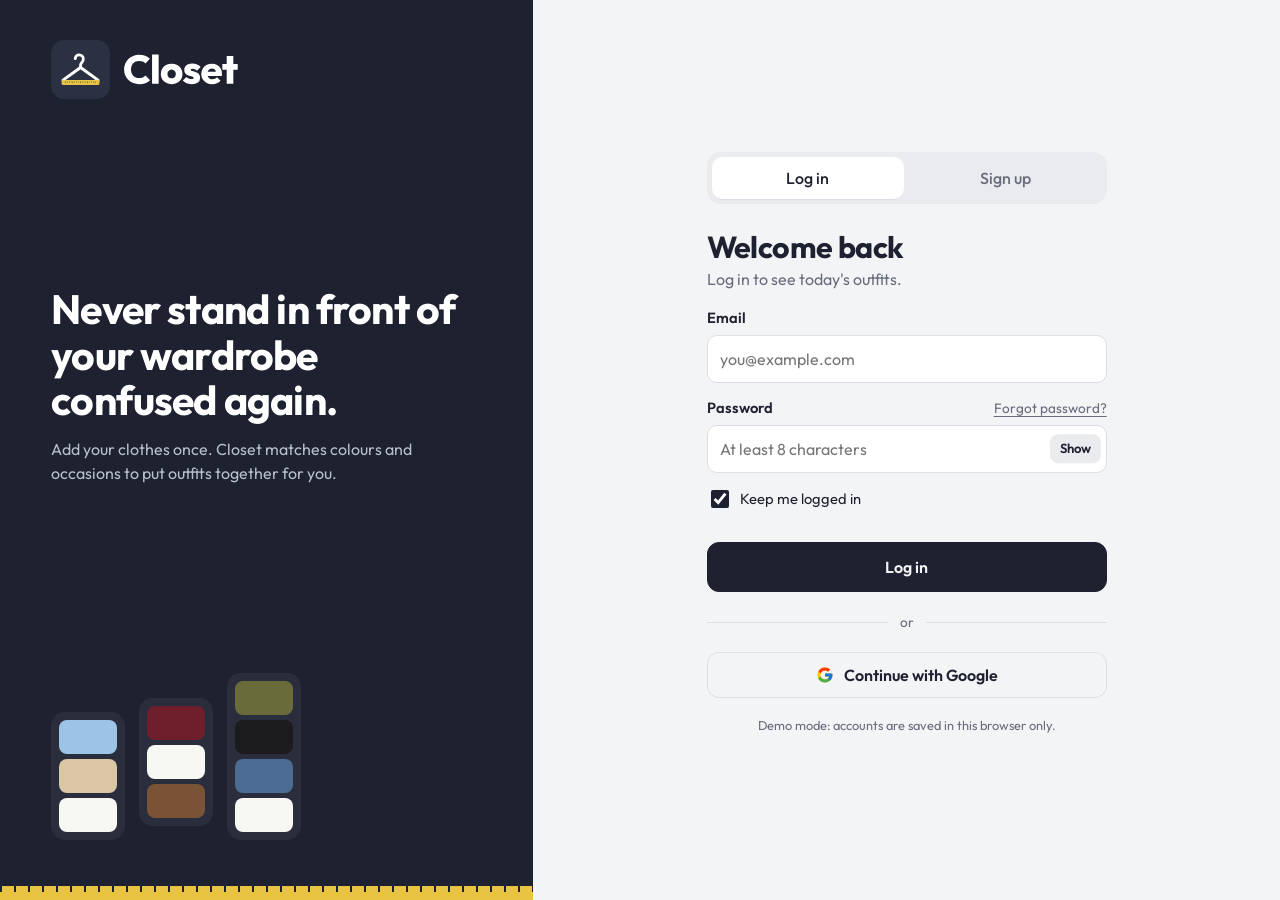
==== index.html @ 252a1921 "Initial commit" ====
<!DOCTYPE html>
<html lang="en">
<head>
<meta charset="utf-8">
<meta name="viewport" content="width=device-width, initial-scale=1, viewport-fit=cover">
<title>Closet — outfit planner</title>
<link rel="preconnect" href="https://fonts.googleapis.com">
<link rel="preconnect" href="https://fonts.gstatic.com" crossorigin>
<link href="https://fonts.googleapis.com/css2?family=Outfit:wght@300;400;500;600;700;800&display=swap" rel="stylesheet">
<link rel="stylesheet" href="styles.css">
<link rel="icon" href="assets/icon.svg" type="image/svg+xml">
<link rel="apple-touch-icon" href="assets/apple-touch-icon.png">
<script src="auth.js"></script>
<script>Auth.requireLogin();</script>
</head>
<body>
<div class="wrap">
  <header class="top">
    <h1 class="brand"><img class="brand-icon" src="assets/icon.svg" alt="">Closet<small>Add your clothes once. Get outfit ideas every day.</small></h1>
    <div class="userbar"><span id="hello"></span><button type="button" class="linkout" id="logout">Log out</button></div>
    <nav class="tabs" role="tablist">
      <button role="tab" data-tab="style" aria-selected="true">Style me</button>
      <button role="tab" data-tab="wardrobe" aria-selected="false">My clothes<span class="count" id="cnt"></span></button>
      <button role="tab" data-tab="saved" aria-selected="false">Saved</button>
    </nav>
  </header>
  <div class="tape" aria-hidden="true"></div>

  <!-- STYLE -->
  <section id="tab-style">
    <div class="controls">
      <div class="field"><span class="lbl">Where are you going?</span><div class="chips" id="occ"></div></div>
      <div class="field"><span class="lbl">Weather</span><div class="chips" id="wx"></div></div>
    </div>
    <div class="row" style="justify-content:space-between;margin-bottom:12px">
      <div><h2>Outfits for you</h2><p class="sub" id="looksSub" style="margin:0">Picked by colour matching from your own clothes.</p></div>
      <button class="btn ghost" id="shuffle">Show different ones</button>
    </div>
    <div id="looks" class="looks"></div>
    <div class="ai" id="aiBox" hidden>
      <h2>Ask the AI stylist</h2>
      <p class="sub">Get three looks with a reason for each, based on your clothes and today's plan.</p>
      <div class="row"><button class="btn yellow" id="askAi">Ask the stylist</button><button class="btn ghost" id="stopAi" hidden>Stop</button></div>
      <div class="status" id="aiStatus"></div>
      <div id="aiLooks" class="looks"></div>
    </div>
  </section>

  <!-- WARDROBE -->
  <section id="tab-wardrobe" hidden>
    <div class="row" style="justify-content:space-between">
      <div><h2>My clothes</h2><p class="sub" style="margin:0">Add each piece with its colour so outfits can be matched.</p></div>
      <button class="btn" id="addBtn">Add a piece</button>
    </div>
    <div class="chips" id="typeFilter" style="margin-top:14px"></div>
    <div id="grid" class="grid"></div>
  </section>

  <!-- SAVED -->
  <section id="tab-saved" hidden>
    <h2>Saved outfits</h2>
    <p class="sub">Looks you liked, ready for the next time you can't decide.</p>
    <div id="savedLooks" class="looks"></div>
  </section>

  <p class="foot" id="storeNote"></p>
</div>

<dialog id="dlg">
  <form class="dlg" method="dialog" id="itemForm">
    <h2 style="margin-bottom:14px">Add a piece</h2>
    <div class="field"><label for="fName">Name</label><input type="text" id="fName" maxlength="40" placeholder="e.g. White linen shirt"></div>
    <div class="field"><span class="lbl">Type</span><div class="chips" id="fType"></div></div>
    <div class="field"><span class="lbl">Colour</span><div class="swatches" id="fColor"></div><div class="hint" id="fColorName">Pick the main colour</div></div>
    <div class="field"><span class="lbl">Good for (pick any)</span><div class="chips" id="fStyle"></div></div>
    <div class="field"><span class="lbl">Weather</span><div class="chips" id="fSeason"></div></div>
    <div class="field"><span class="lbl">Photo (optional)</span>
      <div class="photo-drop"><div class="photo-prev" id="fPrev">No photo</div>
        <div><input type="file" id="fPhoto" accept="image/*"><div class="hint">Stored small to save space.</div></div></div>
    </div>
    <div class="err" id="fErr"></div>
    <div class="row" style="justify-content:flex-end">
      <button type="button" class="btn ghost" id="fCancel">Cancel</button>
      <button type="button" class="btn" id="fSave">Save piece</button>
    </div>
  </form>
</dialog>

<script src="app.js"></script>
</body>
</html>
---- styles.css ----
:root{
  --bg:#F3F4F6; --card:#FFFFFF; --ink:#1D2130; --muted:#676D7C; --line:#DCDFE5;
  --accent:#E9C443; --accent-ink:#1D2130; --danger:#B3261E; --soft:#E9EBEF;
  box-sizing:border-box;
  padding-top:env(safe-area-inset-top,0px); padding-bottom:env(safe-area-inset-bottom,0px);
}
@media (prefers-color-scheme: dark){
  :root:not([data-theme="light"]){
    --bg:#14161C; --card:#1D2029; --ink:#ECEEF2; --muted:#9BA1AE; --line:#2D313D; --soft:#262A35; --danger:#F2867D;
  }
}
:root[data-theme="dark"]{ --bg:#14161C; --card:#1D2029; --ink:#ECEEF2; --muted:#9BA1AE; --line:#2D313D; --soft:#262A35; --danger:#F2867D; }
html{scroll-padding-top:env(safe-area-inset-top,0px)}
*,*::before,*::after{box-sizing:inherit}
body{margin:0;background:var(--bg);color:var(--ink);font-family:"Outfit",system-ui,-apple-system,"Segoe UI",Roboto,sans-serif;font-size:16px;line-height:1.5}
button,input,select{font:inherit;color:inherit}
button{cursor:pointer}
:focus-visible{outline:3px solid var(--accent);outline-offset:2px}
.wrap{max-width:960px;margin:0 auto;padding:20px 18px 64px}
header.top{display:flex;align-items:flex-end;justify-content:space-between;gap:12px;flex-wrap:wrap;margin-bottom:18px}
.brand{font-weight:800;font-size:clamp(2.2rem,7vw,3.4rem);letter-spacing:-.03em;line-height:.95;margin:0}
.brand-icon{width:.9em;height:.9em;border-radius:22%;vertical-align:-.08em;margin-right:.18em}
.userbar{display:flex;align-items:center;gap:10px;font-size:.9rem;color:var(--muted);width:100%;justify-content:flex-end;order:-1}
.linkout{border:1.5px solid var(--line);background:transparent;border-radius:10px;padding:5px 12px;font-weight:600;font-size:.85rem}
.brand small{display:block;font-weight:400;font-size:1rem;letter-spacing:0;color:var(--muted);margin-top:8px}
.tape{height:10px;border-radius:2px;margin:6px 0 22px;background:
  repeating-linear-gradient(90deg,var(--accent-ink) 0 1px,transparent 1px 12px),var(--accent);opacity:.9;background-size:12px 5px,auto;background-repeat:repeat-x;background-position:0 0,0 0}
nav.tabs{display:flex;gap:6px;background:var(--soft);padding:5px;border-radius:14px}
nav.tabs button{border:0;background:transparent;padding:9px 16px;border-radius:10px;font-weight:500;color:var(--muted)}
nav.tabs button[aria-selected="true"]{background:var(--card);color:var(--ink);box-shadow:0 1px 0 var(--line)}
.count{font-size:.8rem;margin-left:4px;opacity:.7}
section[hidden]{display:none}
h2{font-size:1.35rem;margin:0 0 4px;font-weight:700;letter-spacing:-.01em}
p.sub{margin:0 0 16px;color:var(--muted)}
.row{display:flex;gap:10px;flex-wrap:wrap;align-items:center}
.btn{border:1.5px solid var(--ink);background:var(--ink);color:var(--bg);padding:10px 18px;border-radius:12px;font-weight:600}
.btn.ghost{background:transparent;color:var(--ink);border-color:var(--line)}
.btn.yellow{background:var(--accent);border-color:var(--accent);color:var(--accent-ink)}
.btn:disabled{opacity:.5;cursor:not-allowed}
.chips{display:flex;gap:6px;flex-wrap:wrap}
.chip{border:1.5px solid var(--line);background:var(--card);padding:6px 12px;border-radius:999px;font-size:.92rem}
.chip[aria-pressed="true"]{border-color:var(--ink);background:var(--ink);color:var(--bg)}
.grid{display:grid;grid-template-columns:repeat(auto-fill,minmax(150px,1fr));gap:12px;margin-top:14px}
.item{background:var(--card);border:1px solid var(--line);border-radius:14px;overflow:hidden;position:relative}
.item .pic{aspect-ratio:1/1;display:flex;align-items:center;justify-content:center;font-weight:700;font-size:.85rem}
.item .pic img{width:100%;height:100%;object-fit:cover;display:block}
.item .meta{padding:8px 10px 10px}
.item .nm{font-weight:600;font-size:.95rem;white-space:nowrap;overflow:hidden;text-overflow:ellipsis}
.item .tg{font-size:.8rem;color:var(--muted)}
.item .del{position:absolute;top:6px;right:6px;border:0;background:rgba(0,0,0,.55);color:#fff;width:28px;height:28px;border-radius:50%;font-size:15px;line-height:1}
.empty{border:2px dashed var(--line);border-radius:16px;padding:28px;text-align:center;color:var(--muted);margin-top:14px}
.empty strong{display:block;color:var(--ink);font-size:1.1rem;margin-bottom:4px}
/* dialog */
dialog{border:0;border-radius:18px;padding:0;background:var(--card);color:var(--ink);width:min(520px,94vw);max-height:90vh}
dialog::backdrop{background:rgba(10,12,18,.55)}
.dlg{padding:20px;overflow:auto;max-height:90vh}
.field{margin-bottom:14px}
.field>label,.field>.lbl{display:block;font-weight:600;font-size:.92rem;margin-bottom:6px}
.field input[type=text]{width:100%;padding:10px 12px;border:1.5px solid var(--line);border-radius:10px;background:var(--bg)}
.swatches{display:flex;flex-wrap:wrap;gap:8px}
.sw{width:34px;height:34px;border-radius:50%;border:2px solid var(--line);padding:0}
.sw[aria-pressed="true"]{outline:3px solid var(--ink);outline-offset:2px}
.photo-drop{display:flex;align-items:center;gap:12px}
.photo-prev{width:72px;height:72px;border-radius:12px;background:var(--soft);overflow:hidden;display:flex;align-items:center;justify-content:center;color:var(--muted);font-size:.75rem;text-align:center}
.photo-prev img{width:100%;height:100%;object-fit:cover}
.hint{font-size:.82rem;color:var(--muted)}
.err{color:var(--danger);font-size:.9rem;min-height:1.2em}
/* looks */
.controls{background:var(--card);border:1px solid var(--line);border-radius:16px;padding:16px;margin-bottom:16px}
.controls .field:last-child{margin-bottom:0}
.looks{display:grid;grid-template-columns:repeat(auto-fill,minmax(210px,1fr));gap:14px}
.look{background:var(--card);border:1px solid var(--line);border-radius:18px;padding:12px;display:flex;flex-direction:column;gap:6px}
.piece{display:flex;align-items:center;gap:10px;border-radius:12px;overflow:hidden;background:var(--soft)}
.piece .fab{width:64px;height:64px;flex:none;display:flex;align-items:center;justify-content:center;font-size:.7rem;font-weight:700}
.piece .fab img{width:100%;height:100%;object-fit:cover}
.piece .t{font-size:.9rem;line-height:1.25;min-width:0}
.piece .t b{display:block;font-weight:600;white-space:nowrap;overflow:hidden;text-overflow:ellipsis}
.piece .t span{color:var(--muted);font-size:.78rem}
.look footer{display:flex;align-items:center;justify-content:space-between;gap:8px;margin-top:6px}
.score{font-size:.8rem;color:var(--muted)}
.why{font-size:.85rem;color:var(--muted);margin:2px 2px 0}
.save{border:1.5px solid var(--line);background:transparent;border-radius:10px;padding:6px 10px;font-size:.88rem;font-weight:600}
.save[aria-pressed="true"]{background:var(--accent);border-color:var(--accent);color:var(--accent-ink)}
.ai{margin-top:24px;border-top:1px solid var(--line);padding-top:20px}
.status{font-size:.9rem;color:var(--muted);margin:10px 0}
.foot{margin-top:40px;font-size:.8rem;color:var(--muted)}
@media (max-width:520px){ nav.tabs{width:100%} nav.tabs button{flex:1;padding:9px 6px} .grid{grid-template-columns:repeat(2,1fr)} }
@media (prefers-reduced-motion:no-preference){ .look{animation:pop .25s ease-out both} @keyframes pop{from{opacity:0;transform:translateY(6px)}to{opacity:1;transform:none}} }
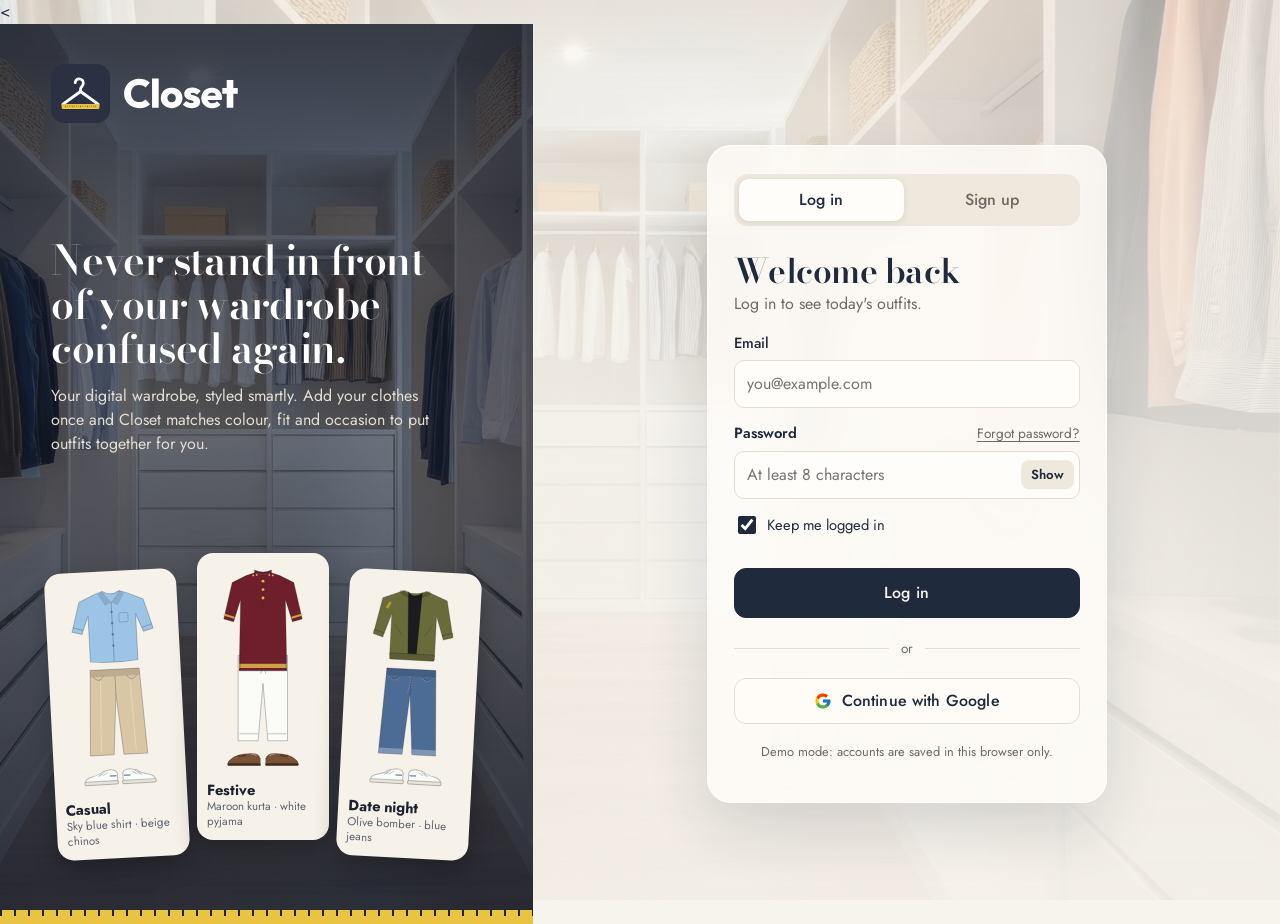
==== commit 22d88f06: "fix header alignment" ====
--- a/index.html
+++ b/index.html
@@ -3,10 +3,10 @@
 <head>
 <meta charset="utf-8">
 <meta name="viewport" content="width=device-width, initial-scale=1, viewport-fit=cover">
-<title>Closet — outfit planner</title>
+<title>Closet — your digital wardrobe</title>
 <link rel="preconnect" href="https://fonts.googleapis.com">
 <link rel="preconnect" href="https://fonts.gstatic.com" crossorigin>
-<link href="https://fonts.googleapis.com/css2?family=Outfit:wght@300;400;500;600;700;800&display=swap" rel="stylesheet">
+<link href="https://fonts.googleapis.com/css2?family=Bodoni+Moda:ital,opsz,wght@0,6..96,400..700;1,6..96,400..700&family=Jost:wght@400;500;600;700&display=swap" rel="stylesheet">
 <link rel="stylesheet" href="styles.css">
 <link rel="icon" href="assets/icon.svg" type="image/svg+xml">
 <link rel="apple-touch-icon" href="assets/apple-touch-icon.png">
@@ -16,44 +16,107 @@
 <body>
 <div class="wrap">
   <header class="top">
-    <h1 class="brand"><img class="brand-icon" src="assets/icon.svg" alt="">Closet<small>Add your clothes once. Get outfit ideas every day.</small></h1>
     <div class="userbar"><span id="hello"></span><button type="button" class="linkout" id="logout">Log out</button></div>
-    <nav class="tabs" role="tablist">
-      <button role="tab" data-tab="style" aria-selected="true">Style me</button>
-      <button role="tab" data-tab="wardrobe" aria-selected="false">My clothes<span class="count" id="cnt"></span></button>
-      <button role="tab" data-tab="saved" aria-selected="false">Saved</button>
+    <h1 class="brand">
+      <!-- Logo drawn inline so the hanger can swing -->
+      <svg class="brand-icon" id="brandIcon" viewBox="0 0 512 512" aria-hidden="true">
+        <rect width="512" height="512" rx="116" fill="#1D2130"/>
+        <g class="hanger"><g transform="translate(0 30)">
+          <path d="M256 208 V186 C256 170 280 162 280 136 C280 114 264 100 244 100 C224 100 210 114 210 132" fill="none" stroke="#fff" stroke-width="24" stroke-linecap="round" stroke-linejoin="round"/>
+          <path d="M256 208 L104 318 M256 208 L408 318" fill="none" stroke="#fff" stroke-width="26" stroke-linecap="round"/>
+          <rect x="92" y="318" width="328" height="42" rx="10" fill="#E9C443"/>
+          <path d="M126 330v16M190 330v16M254 330v16M318 330v16M382 330v16M142 330v9M158 330v9M174 330v9M206 330v9M222 330v9M238 330v9M270 330v9M286 330v9M302 330v9M334 330v9M350 330v9M366 330v9" stroke="#1D2130" stroke-width="4"/>
+        </g></g>
+      </svg>Closet<small>Your digital wardrobe, styled smartly.</small>
+    </h1>
+    <nav class="tabs" role="tablist" aria-label="Sections">
+      <button role="tab" data-tab="style" aria-selected="true">
+        <svg viewBox="0 0 24 24" aria-hidden="true"><path d="M12 5.5c0-1.4 1-2.5 2.3-2.5S16.5 4 16.5 5.2c0 1.6-2.2 2-4.5 3.8L3 15.5h18L12 9"/></svg>
+        <span>Style me</span></button>
+      <button role="tab" data-tab="wardrobe" aria-selected="false">
+        <svg viewBox="0 0 24 24" aria-hidden="true"><rect x="4" y="3" width="16" height="18" rx="2"/><path d="M12 3v18M9.5 11v2M14.5 11v2"/></svg>
+        <span>My clothes<span class="count" id="cnt"></span></span></button>
+      <button role="tab" data-tab="saved" aria-selected="false">
+        <svg viewBox="0 0 24 24" aria-hidden="true"><path d="M6 3h12v18l-6-4-6 4z"/></svg>
+        <span>Saved</span></button>
     </nav>
   </header>
   <div class="tape" aria-hidden="true"></div>
 
-  <!-- STYLE -->
+  <!-- STYLE ME -->
   <section id="tab-style">
     <div class="controls">
       <div class="field"><span class="lbl">Where are you going?</span><div class="chips" id="occ"></div></div>
-      <div class="field"><span class="lbl">Weather</span><div class="chips" id="wx"></div></div>
+      <div class="field">
+        <div class="lbl-row"><span class="lbl">Weather</span>
+          <button type="button" class="linkish" id="wxAuto">Use today's weather</button></div>
+        <div class="chips" id="wx"></div>
+        <div class="hint" id="wxNote" aria-live="polite"></div>
+      </div>
     </div>
-    <div class="row" style="justify-content:space-between;margin-bottom:12px">
-      <div><h2>Outfits for you</h2><p class="sub" id="looksSub" style="margin:0">Picked by colour matching from your own clothes.</p></div>
+
+    <div class="pinbar" id="pinbar" hidden></div>
+
+    <div class="row head-row">
+      <div><h2>Outfits for you</h2><p class="sub" id="looksSub">Picked by Harmony Logic from your own clothes.</p></div>
       <button class="btn ghost" id="shuffle">Show different ones</button>
     </div>
     <div id="looks" class="looks"></div>
-    <div class="ai" id="aiBox" hidden>
-      <h2>Ask the AI stylist</h2>
-      <p class="sub">Get three looks with a reason for each, based on your clothes and today's plan.</p>
-      <div class="row"><button class="btn yellow" id="askAi">Ask the stylist</button><button class="btn ghost" id="stopAi" hidden>Stop</button></div>
-      <div class="status" id="aiStatus"></div>
-      <div id="aiLooks" class="looks"></div>
-    </div>
+    <div id="tip"></div>
   </section>
 
-  <!-- WARDROBE -->
+  <!-- MY CLOTHES -->
   <section id="tab-wardrobe" hidden>
-    <div class="row" style="justify-content:space-between">
-      <div><h2>My clothes</h2><p class="sub" style="margin:0">Add each piece with its colour so outfits can be matched.</p></div>
+    <div class="row head-row">
+      <div><h2>My clothes</h2><p class="sub" id="closetSummary">Add each piece with its colour so outfits can be matched.</p></div>
       <button class="btn" id="addBtn">Add a piece</button>
     </div>
-    <div class="chips" id="typeFilter" style="margin-top:14px"></div>
-    <div id="grid" class="grid"></div>
+    <!-- The wardrobe: your clothes hang on the rail, shoes and accessories sit on the shelf -->
+    <div class="wardrobe" id="wardrobe">
+      <div class="wd-inner">
+        <div class="wd-glow" aria-hidden="true"></div>
+        <div class="wd-bar" aria-hidden="true"></div>
+        <div class="wd-rail" id="rail" role="list" aria-label="Clothes on the rail"></div>
+        <div class="wd-shelf" id="shelf" role="list" aria-label="Shoes and accessories"></div>
+      </div>
+      <div class="door left" aria-hidden="true"><i></i><i></i><b></b></div>
+      <div class="door right" aria-hidden="true"><i></i><i></i><b></b></div>
+    </div>
+
+    <div id="closetEmpty"></div>
+
+    <div id="closetTools">
+      <div class="finder">
+        <input type="search" id="q" placeholder="Search your clothes" aria-label="Search your clothes">
+        <button type="button" class="btn ghost filter-btn" id="filterBtn" aria-expanded="false" aria-controls="filters">
+          <svg viewBox="0 0 24 24" aria-hidden="true"><path d="M4 6h16M7 12h10M10 18h4"/></svg>Filters<span class="badge" id="filterCount" hidden></span>
+        </button>
+        <select id="sortSel" aria-label="Sort">
+          <option value="type">By type</option>
+          <option value="new">Newest first</option>
+          <option value="least">Least worn</option>
+          <option value="most">Most worn</option>
+        </select>
+      </div>
+      <div class="filters" id="filters" hidden>
+        <select id="fColorSel" aria-label="Filter by colour"></select>
+        <select id="fOccSel" aria-label="Filter by occasion"></select>
+        <select id="fSeasonSel" aria-label="Filter by weather"></select>
+        <button type="button" class="linkish" id="clearFilters">Clear filters</button>
+      </div>
+      <div class="chips" id="typeFilter"></div>
+      <div id="grid" class="grid"></div>
+    </div>
+
+    <details class="backup">
+      <summary>Backup and restore</summary>
+      <p>Your clothes are saved in this browser only. Download a backup so you never lose them.</p>
+      <div class="row">
+        <button type="button" class="btn ghost" id="exportBtn">Download backup</button>
+        <label class="btn ghost" for="importFile" tabindex="0">Restore backup</label>
+        <input type="file" id="importFile" accept="application/json,.json" hidden>
+      </div>
+    </details>
   </section>
 
   <!-- SAVED -->
@@ -62,30 +125,35 @@
     <p class="sub">Looks you liked, ready for the next time you can't decide.</p>
     <div id="savedLooks" class="looks"></div>
   </section>
-
-  <p class="foot" id="storeNote"></p>
 </div>
 
+<!-- Add / edit a piece -->
 <dialog id="dlg">
   <form class="dlg" method="dialog" id="itemForm">
-    <h2 style="margin-bottom:14px">Add a piece</h2>
+    <h2 id="dlgTitle">Add a piece</h2>
     <div class="field"><label for="fName">Name</label><input type="text" id="fName" maxlength="40" placeholder="e.g. White linen shirt"></div>
+    <div class="field"><span class="lbl">Photo (optional)</span>
+      <div class="photo-drop"><div class="photo-prev" id="fPrev">No photo</div>
+        <div><input type="file" id="fPhoto" accept="image/*"><div class="hint">We'll guess the colour from the photo.</div></div></div>
+    </div>
     <div class="field"><span class="lbl">Type</span><div class="chips" id="fType"></div></div>
     <div class="field"><span class="lbl">Colour</span><div class="swatches" id="fColor"></div><div class="hint" id="fColorName">Pick the main colour</div></div>
+    <div class="field"><span class="lbl">Fit</span><div class="chips" id="fFit"></div></div>
     <div class="field"><span class="lbl">Good for (pick any)</span><div class="chips" id="fStyle"></div></div>
     <div class="field"><span class="lbl">Weather</span><div class="chips" id="fSeason"></div></div>
-    <div class="field"><span class="lbl">Photo (optional)</span>
-      <div class="photo-drop"><div class="photo-prev" id="fPrev">No photo</div>
-        <div><input type="file" id="fPhoto" accept="image/*"><div class="hint">Stored small to save space.</div></div></div>
-    </div>
-    <div class="err" id="fErr"></div>
-    <div class="row" style="justify-content:flex-end">
+    <div class="err" id="fErr" role="alert"></div>
+    <div class="row dlg-actions">
+      <button type="button" class="btn danger-ghost" id="fDelete" hidden>Remove from closet</button>
+      <span class="spacer"></span>
       <button type="button" class="btn ghost" id="fCancel">Cancel</button>
       <button type="button" class="btn" id="fSave">Save piece</button>
     </div>
   </form>
 </dialog>
 
+<!-- Clothing-tag messages -->
+<div class="toasts" id="toasts" aria-live="polite"></div>
+
 <script src="app.js"></script>
 </body>
 </html>
--- a/styles.css
+++ b/styles.css
@@ -1,88 +1,419 @@
+/* styles.css — Closet (shared by index.html and login.html)
+   Sections: colours · fabric background · layout · buttons & chips · clothing cards ·
+   outfit cards · dialog · clothing-tag messages · animations · phone layout */
+
+/* ---------- Colours (light, then dark) ---------- */
 :root{
-  --bg:#F3F4F6; --card:#FFFFFF; --ink:#1D2130; --muted:#676D7C; --line:#DCDFE5;
-  --accent:#E9C443; --accent-ink:#1D2130; --danger:#B3261E; --soft:#E9EBEF;
+  --bg:#F3F2EE; --card:#FFFFFF; --ink:#1D2130; --muted:#676D7C; --line:#DCDCD6;
+  --accent:#E9C443; --accent-ink:#1D2130; --danger:#B3261E; --soft:#EAE9E4; --seam:#C9C6BC;
+  --tag:#F1ECE2;
+  /* woven linen: fine horizontal and vertical threads */
+  --weave:
+    repeating-linear-gradient(0deg, rgba(29,33,48,.028) 0 1px, transparent 1px 3px),
+    repeating-linear-gradient(90deg, rgba(29,33,48,.022) 0 1px, transparent 1px 4px);
   box-sizing:border-box;
   padding-top:env(safe-area-inset-top,0px); padding-bottom:env(safe-area-inset-bottom,0px);
 }
 @media (prefers-color-scheme: dark){
   :root:not([data-theme="light"]){
-    --bg:#14161C; --card:#1D2029; --ink:#ECEEF2; --muted:#9BA1AE; --line:#2D313D; --soft:#262A35; --danger:#F2867D;
+    --bg:#14161C; --card:#1D2029; --ink:#ECEEF2; --muted:#9BA1AE; --line:#2D313D; --soft:#262A35; --danger:#F2867D; --seam:#3A3F4E;
+    /* denim twill: diagonal threads */
+    --weave:
+      repeating-linear-gradient(45deg, rgba(140,170,220,.04) 0 1px, transparent 1px 4px),
+      repeating-linear-gradient(-45deg, rgba(0,0,0,.14) 0 1px, transparent 1px 6px);
   }
 }
-:root[data-theme="dark"]{ --bg:#14161C; --card:#1D2029; --ink:#ECEEF2; --muted:#9BA1AE; --line:#2D313D; --soft:#262A35; --danger:#F2867D; }
+:root[data-theme="dark"]{
+  --bg:#14161C; --card:#1D2029; --ink:#ECEEF2; --muted:#9BA1AE; --line:#2D313D; --soft:#262A35; --danger:#F2867D; --seam:#3A3F4E;
+  --weave:
+    repeating-linear-gradient(45deg, rgba(140,170,220,.04) 0 1px, transparent 1px 4px),
+    repeating-linear-gradient(-45deg, rgba(0,0,0,.14) 0 1px, transparent 1px 6px);
+}
+
+/* ---------- Base + fabric background ---------- */
 html{scroll-padding-top:env(safe-area-inset-top,0px)}
 *,*::before,*::after{box-sizing:inherit}
-body{margin:0;background:var(--bg);color:var(--ink);font-family:"Outfit",system-ui,-apple-system,"Segoe UI",Roboto,sans-serif;font-size:16px;line-height:1.5}
+body{margin:0;background-color:var(--bg);background-image:var(--weave);color:var(--ink);
+  font-family:"Outfit",system-ui,-apple-system,"Segoe UI",Roboto,sans-serif;font-size:16px;line-height:1.5}
 button,input,select{font:inherit;color:inherit}
 button{cursor:pointer}
 :focus-visible{outline:3px solid var(--accent);outline-offset:2px}
+[hidden]{display:none !important}
+
+/* ---------- Layout ---------- */
 .wrap{max-width:960px;margin:0 auto;padding:20px 18px 64px}
 header.top{display:flex;align-items:flex-end;justify-content:space-between;gap:12px;flex-wrap:wrap;margin-bottom:18px}
-.brand{font-weight:800;font-size:clamp(2.2rem,7vw,3.4rem);letter-spacing:-.03em;line-height:.95;margin:0}
-.brand-icon{width:.9em;height:.9em;border-radius:22%;vertical-align:-.08em;margin-right:.18em}
-.userbar{display:flex;align-items:center;gap:10px;font-size:.9rem;color:var(--muted);width:100%;justify-content:flex-end;order:-1}
-.linkout{border:1.5px solid var(--line);background:transparent;border-radius:10px;padding:5px 12px;font-weight:600;font-size:.85rem}
-.brand small{display:block;font-weight:400;font-size:1rem;letter-spacing:0;color:var(--muted);margin-top:8px}
+.userbar{display:flex;align-items:center;gap:10px;font-size:.9rem;color:var(--muted);width:100%;justify-content:flex-end}
+.linkout{border:1.5px solid var(--line);background:var(--card);border-radius:10px;padding:5px 12px;font-weight:600;font-size:.85rem}
+.brand{font-weight:800;font-size:clamp(2.2rem,7vw,3.4rem);letter-spacing:-.03em;line-height:.95;margin:0;display:flex;flex-wrap:wrap;align-items:center;column-gap:.18em}
+.brand small{flex-basis:100%;font-weight:400;font-size:1rem;letter-spacing:0;color:var(--muted);margin-top:8px}
+.brand-icon{width:.9em;height:.9em;border-radius:22%;flex:none}
+.brand-icon .hanger{transform-box:view-box;transform-origin:47.5% 25%}
 .tape{height:10px;border-radius:2px;margin:6px 0 22px;background:
-  repeating-linear-gradient(90deg,var(--accent-ink) 0 1px,transparent 1px 12px),var(--accent);opacity:.9;background-size:12px 5px,auto;background-repeat:repeat-x;background-position:0 0,0 0}
+  repeating-linear-gradient(90deg,var(--accent-ink) 0 1px,transparent 1px 12px) 0 0/12px 5px repeat-x,var(--accent);opacity:.9}
 nav.tabs{display:flex;gap:6px;background:var(--soft);padding:5px;border-radius:14px}
-nav.tabs button{border:0;background:transparent;padding:9px 16px;border-radius:10px;font-weight:500;color:var(--muted)}
-nav.tabs button[aria-selected="true"]{background:var(--card);color:var(--ink);box-shadow:0 1px 0 var(--line)}
+nav.tabs button{display:flex;align-items:center;gap:7px;border:0;background:transparent;padding:9px 16px;border-radius:10px;font-weight:500;color:var(--muted)}
+nav.tabs button svg{width:18px;height:18px;fill:none;stroke:currentColor;stroke-width:1.8;stroke-linecap:round;stroke-linejoin:round}
+nav.tabs{position:relative}
+nav.tabs button{position:relative;z-index:1;transition:color .2s}
+nav.tabs button[aria-selected="true"]{color:var(--ink)}
+.tab-ink{position:absolute;top:5px;bottom:5px;left:0;width:0;border-radius:10px;background:var(--card);
+  box-shadow:0 1px 0 var(--line),0 2px 8px rgba(0,0,0,.08);pointer-events:none}
 .count{font-size:.8rem;margin-left:4px;opacity:.7}
-section[hidden]{display:none}
 h2{font-size:1.35rem;margin:0 0 4px;font-weight:700;letter-spacing:-.01em}
 p.sub{margin:0 0 16px;color:var(--muted)}
+.head-row p.sub{margin:0}
 .row{display:flex;gap:10px;flex-wrap:wrap;align-items:center}
-.btn{border:1.5px solid var(--ink);background:var(--ink);color:var(--bg);padding:10px 18px;border-radius:12px;font-weight:600}
-.btn.ghost{background:transparent;color:var(--ink);border-color:var(--line)}
+.row.center{justify-content:center;margin-top:14px}
+.head-row{justify-content:space-between;margin-bottom:14px}
+.spacer{flex:1}
+
+/* ---------- Buttons, chips, inputs ---------- */
+.btn{display:inline-flex;align-items:center;justify-content:center;border:1.5px solid var(--ink);background:var(--ink);color:var(--bg);padding:10px 18px;border-radius:12px;font-weight:600;cursor:pointer}
+.btn.ghost{background:var(--card);color:var(--ink);border-color:var(--line)}
 .btn.yellow{background:var(--accent);border-color:var(--accent);color:var(--accent-ink)}
+.btn.danger-ghost{background:transparent;color:var(--danger);border-color:transparent;padding-left:4px;padding-right:4px}
 .btn:disabled{opacity:.5;cursor:not-allowed}
+.linkish{border:0;background:none;padding:0;color:var(--muted);font-size:.86rem;text-decoration:underline;text-underline-offset:3px}
 .chips{display:flex;gap:6px;flex-wrap:wrap}
 .chip{border:1.5px solid var(--line);background:var(--card);padding:6px 12px;border-radius:999px;font-size:.92rem}
 .chip[aria-pressed="true"]{border-color:var(--ink);background:var(--ink);color:var(--bg)}
-.grid{display:grid;grid-template-columns:repeat(auto-fill,minmax(150px,1fr));gap:12px;margin-top:14px}
-.item{background:var(--card);border:1px solid var(--line);border-radius:14px;overflow:hidden;position:relative}
-.item .pic{aspect-ratio:1/1;display:flex;align-items:center;justify-content:center;font-weight:700;font-size:.85rem}
-.item .pic img{width:100%;height:100%;object-fit:cover;display:block}
-.item .meta{padding:8px 10px 10px}
-.item .nm{font-weight:600;font-size:.95rem;white-space:nowrap;overflow:hidden;text-overflow:ellipsis}
-.item .tg{font-size:.8rem;color:var(--muted)}
-.item .del{position:absolute;top:6px;right:6px;border:0;background:rgba(0,0,0,.55);color:#fff;width:28px;height:28px;border-radius:50%;font-size:15px;line-height:1}
-.empty{border:2px dashed var(--line);border-radius:16px;padding:28px;text-align:center;color:var(--muted);margin-top:14px}
+.field{margin-bottom:14px}
+.field>label,.field>.lbl,.lbl-row .lbl{display:block;font-weight:600;font-size:.92rem;margin-bottom:6px}
+.lbl-row{display:flex;justify-content:space-between;align-items:baseline;gap:10px}
+.field input[type=text]{width:100%;padding:10px 12px;border:1.5px solid var(--line);border-radius:10px;background:var(--bg)}
+.hint{font-size:.82rem;color:var(--muted)}
+#wxNote{margin-top:6px}
+#wxNote:empty{display:none}
+.err{color:var(--danger);font-size:.9rem;min-height:1.2em}
+
+/* ---------- Style me controls ---------- */
+.controls{background:var(--card);border:1px solid var(--line);border-radius:16px;padding:16px;margin-bottom:18px;position:relative}
+.controls .field:last-child{margin-bottom:0}
+.pinbar{display:flex;align-items:center;gap:10px;flex-wrap:wrap;background:var(--tag);color:#1D2130;border-radius:14px;padding:8px 14px 8px 8px;margin-bottom:16px}
+.pinbar .linkish{color:#5E6372;margin-left:auto}
+.pin-fab{width:36px;height:36px;border-radius:10px;overflow:hidden;display:flex;align-items:center;justify-content:center;font-size:.6rem;font-weight:700}
+.pin-fab img{width:100%;height:100%;object-fit:cover}
+
+/* ---------- Stitched seams (cards, panels, empty states) ---------- */
+.look,.controls,.tip,.backup{position:relative}
+.look::before,.controls::before,.tip::before,.backup::before{
+  content:"";position:absolute;inset:5px;border:1.5px dashed var(--seam);border-radius:inherit;pointer-events:none;opacity:.7}
+.controls::before{border-radius:12px}
+.look::before{border-radius:14px}
+.empty{grid-column:1/-1;border:1.5px dashed var(--seam);outline:6px solid var(--card);outline-offset:-7px;background:var(--card);
+  border-radius:16px;padding:28px;text-align:center;color:var(--muted);margin-top:4px}
 .empty strong{display:block;color:var(--ink);font-size:1.1rem;margin-bottom:4px}
-/* dialog */
-dialog{border:0;border-radius:18px;padding:0;background:var(--card);color:var(--ink);width:min(520px,94vw);max-height:90vh}
-dialog::backdrop{background:rgba(10,12,18,.55)}
-.dlg{padding:20px;overflow:auto;max-height:90vh}
-.field{margin-bottom:14px}
-.field>label,.field>.lbl{display:block;font-weight:600;font-size:.92rem;margin-bottom:6px}
-.field input[type=text]{width:100%;padding:10px 12px;border:1.5px solid var(--line);border-radius:10px;background:var(--bg)}
-.swatches{display:flex;flex-wrap:wrap;gap:8px}
-.sw{width:34px;height:34px;border-radius:50%;border:2px solid var(--line);padding:0}
-.sw[aria-pressed="true"]{outline:3px solid var(--ink);outline-offset:2px}
-.photo-drop{display:flex;align-items:center;gap:12px}
-.photo-prev{width:72px;height:72px;border-radius:12px;background:var(--soft);overflow:hidden;display:flex;align-items:center;justify-content:center;color:var(--muted);font-size:.75rem;text-align:center}
-.photo-prev img{width:100%;height:100%;object-fit:cover}
-.hint{font-size:.82rem;color:var(--muted)}
-.err{color:var(--danger);font-size:.9rem;min-height:1.2em}
-/* looks */
-.controls{background:var(--card);border:1px solid var(--line);border-radius:16px;padding:16px;margin-bottom:16px}
-.controls .field:last-child{margin-bottom:0}
-.looks{display:grid;grid-template-columns:repeat(auto-fill,minmax(210px,1fr));gap:14px}
-.look{background:var(--card);border:1px solid var(--line);border-radius:18px;padding:12px;display:flex;flex-direction:column;gap:6px}
-.piece{display:flex;align-items:center;gap:10px;border-radius:12px;overflow:hidden;background:var(--soft)}
-.piece .fab{width:64px;height:64px;flex:none;display:flex;align-items:center;justify-content:center;font-size:.7rem;font-weight:700}
+
+/* ---------- Outfit cards ---------- */
+.looks{display:grid;grid-template-columns:repeat(auto-fill,minmax(220px,1fr));gap:14px}
+.look{background:var(--card);border:1px solid var(--line);border-radius:18px;padding:14px;display:flex;flex-direction:column;gap:6px}
+.piece{display:flex;align-items:center;gap:10px;border-radius:12px;overflow:hidden;background:var(--soft);position:relative}
+.piece .fab{width:64px;height:64px;flex:none;display:flex;align-items:center;justify-content:center;font-size:.68rem;font-weight:700}
 .piece .fab img{width:100%;height:100%;object-fit:cover}
 .piece .t{font-size:.9rem;line-height:1.25;min-width:0}
 .piece .t b{display:block;font-weight:600;white-space:nowrap;overflow:hidden;text-overflow:ellipsis}
 .piece .t span{color:var(--muted);font-size:.78rem}
-.look footer{display:flex;align-items:center;justify-content:space-between;gap:8px;margin-top:6px}
-.score{font-size:.8rem;color:var(--muted)}
 .why{font-size:.85rem;color:var(--muted);margin:2px 2px 0}
-.save{border:1.5px solid var(--line);background:transparent;border-radius:10px;padding:6px 10px;font-size:.88rem;font-weight:600}
+.look footer{display:flex;align-items:center;gap:6px;margin-top:auto;padding-top:8px}
+.save{display:inline-flex;align-items:center;gap:5px;white-space:nowrap;border:1.5px solid var(--line);background:transparent;border-radius:10px;padding:6px 10px;font-size:.86rem;font-weight:600}
 .save[aria-pressed="true"]{background:var(--accent);border-color:var(--accent);color:var(--accent-ink)}
-.ai{margin-top:24px;border-top:1px solid var(--line);padding-top:20px}
-.status{font-size:.9rem;color:var(--muted);margin:10px 0}
-.foot{margin-top:40px;font-size:.8rem;color:var(--muted)}
-@media (max-width:520px){ nav.tabs{width:100%} nav.tabs button{flex:1;padding:9px 6px} .grid{grid-template-columns:repeat(2,1fr)} }
-@media (prefers-reduced-motion:no-preference){ .look{animation:pop .25s ease-out both} @keyframes pop{from{opacity:0;transform:translateY(6px)}to{opacity:1;transform:none}} }
+.save.wear{flex:1;justify-content:center}
+.save.icon-btn{padding:6px 8px}
+.ico{display:inline-flex}
+.ico svg{width:16px;height:16px;fill:none;stroke:currentColor;stroke-width:2;stroke-linecap:round;stroke-linejoin:round}
+
+/* Complete the look */
+.illus{background:radial-gradient(circle at 50% 35%,var(--card),var(--soft) 75%)}
+.illus svg{width:78%;height:78%;filter:drop-shadow(0 3px 3px rgba(0,0,0,.18))}
+.item .pic.illus svg{width:62%;height:62%}
+.pin-fab.illus svg{width:80%;height:80%}
+.tip{display:flex;gap:14px;align-items:center;margin-top:18px;background:var(--tag);color:#1D2130;border-radius:16px;padding:16px 18px}
+.tip::before{border-color:rgba(29,33,48,.25)}
+.tip p{margin:2px 0 0;font-size:.92rem}
+.tip-swatch{width:44px;height:44px;border-radius:12px;flex:none;border:1px solid rgba(29,33,48,.15)}
+
+/* ---------- My clothes ---------- */
+/* The wardrobe: wooden cabinet, warm light, brass rail, shelf */
+.wardrobe{position:relative;margin:2px 0 20px;padding:12px;border-radius:24px;overflow:hidden;overflow:clip;perspective:1400px;
+  background:linear-gradient(160deg,#6B4429,#4A2D1A);box-shadow:0 18px 40px rgba(40,22,10,.28),inset 0 1px 0 rgba(255,255,255,.12)}
+.wd-inner{position:relative;border-radius:16px;overflow:hidden;overflow:clip;
+  background:
+    repeating-linear-gradient(90deg,rgba(0,0,0,.10) 0 2px,transparent 2px 118px),
+    repeating-linear-gradient(90deg,rgba(255,255,255,.025) 0 1px,transparent 1px 9px),
+    linear-gradient(#9A6E4A,#7A5235 70%,#6A4329);
+  box-shadow:inset 0 12px 34px rgba(0,0,0,.42),inset 0 -6px 18px rgba(0,0,0,.25)}
+.wd-glow{position:absolute;inset:0;background:radial-gradient(ellipse 60% 70% at 50% -10%,rgba(255,224,160,.45),transparent 70%);pointer-events:none}
+.wd-bar{position:absolute;left:14px;right:14px;top:26px;height:9px;border-radius:5px;z-index:1;
+  background:linear-gradient(#FBE9B4,#D2A84E 45%,#8C6A26);box-shadow:0 3px 5px rgba(0,0,0,.35)}
+.wd-rail{position:relative;z-index:2;display:flex;align-items:flex-start;gap:2px;overflow-x:auto;padding:12px 18px 6px;min-height:206px;scrollbar-width:thin}
+.garment{flex:none;position:relative;width:86px;border:0;background:none;padding:0;cursor:pointer;transform-origin:50% 8px;transition:opacity .2s}
+.garment svg{display:block;width:86px;height:146px;filter:drop-shadow(0 7px 6px rgba(0,0,0,.35))}
+.garment.dim,.shelf-item.dim{opacity:.22}
+.gtag,.add-tag{position:absolute;left:50%;transform:translateX(-50%);white-space:nowrap;font-size:.72rem;font-weight:600;
+  background:var(--tag);color:#1D2130;padding:2px 8px;border-radius:4px 9px 9px 4px;box-shadow:0 3px 8px rgba(0,0,0,.25);pointer-events:none}
+.gtag{top:0;opacity:0;transition:opacity .15s}
+.garment:hover .gtag,.garment:focus-visible .gtag,.shelf-item:hover .gtag,.shelf-item:focus-visible .gtag{opacity:1}
+.garment .add-tag{top:62px}
+.add-slot svg{opacity:.9}
+.add-slot .ghost-shape{fill:rgba(255,240,215,.06);stroke:rgba(255,240,215,.55);stroke-width:1.6;stroke-dasharray:5 4}
+.add-slot:hover .ghost-shape,.add-slot:focus-visible .ghost-shape{fill:rgba(255,240,215,.16)}
+.wardrobe.is-empty .wd-rail>:first-child,.wardrobe.is-empty .wd-shelf>:first-child{margin-left:auto}
+.wardrobe.is-empty .wd-rail>:last-child,.wardrobe.is-empty .wd-shelf>:last-child{margin-right:auto}
+.wardrobe.is-empty .wd-rail{gap:14px}
+.door.gone{display:none}
+.wd-shelf{position:relative;z-index:2;display:flex;align-items:flex-end;gap:12px;overflow-x:auto;min-height:74px;padding:10px 18px 12px;
+  background:linear-gradient(#5C3A22,#4A2D1A);border-top:7px solid #B3875A;box-shadow:inset 0 8px 14px rgba(0,0,0,.3)}
+.shelf-item{flex:none;position:relative;border:0;background:none;padding:0;cursor:pointer;transition:transform .2s,opacity .2s}
+.shelf-item svg{display:block;width:62px;height:30px;filter:drop-shadow(0 4px 3px rgba(0,0,0,.45))}
+.shelf-item svg.acc{width:34px;height:30px}
+.shelf-item .gtag{top:-28px}
+.shelf-item.add-slot{width:96px;height:38px}
+.shelf-item.add-slot svg{width:62px;height:30px;margin:0 auto}
+.shelf-item.add-slot .add-tag{top:-24px}
+.basket{margin-left:auto;flex:none;display:flex;align-items:center;gap:7px;border:1.5px dashed rgba(241,236,226,.5);background:rgba(0,0,0,.18);color:#F1ECE2;
+  border-radius:10px;padding:6px 10px;font-size:.78rem;font-weight:600}
+.basket.on{background:#F1ECE2;color:#1D2130;border-style:solid}
+.basket-ico{width:16px;height:13px;border:2px solid currentColor;border-top-width:0;border-radius:0 0 4px 4px;position:relative}
+.basket-ico::before{content:"";position:absolute;left:-4px;right:-4px;top:-2px;height:2px;background:currentColor;border-radius:2px}
+/* Doors */
+.door{position:absolute;top:12px;bottom:12px;width:calc(50% - 12px);z-index:5;pointer-events:none;opacity:0;
+  background:linear-gradient(90deg,#7A5235,#8E6243 50%,#7A5235);box-shadow:inset 0 0 0 2px rgba(0,0,0,.18)}
+.door.left{left:12px;transform-origin:left center;border-radius:16px 4px 4px 16px}
+.door.right{right:12px;transform-origin:right center;border-radius:4px 16px 16px 4px}
+.door i{position:absolute;left:14%;right:14%;border:2px solid rgba(0,0,0,.16);border-radius:10px;box-shadow:inset 0 0 0 1px rgba(255,255,255,.08)}
+.door i:first-child{top:8%;height:46%}
+.door i:nth-child(2){bottom:8%;height:30%}
+.door b{position:absolute;top:50%;width:9px;height:30px;margin-top:-15px;border-radius:5px;background:linear-gradient(#FBE9B4,#B8913C)}
+.door.left b{right:10px}
+.door.right b{left:10px}
+
+.finder{display:grid;grid-template-columns:1fr auto auto;gap:8px;margin-bottom:10px}
+.finder input,.finder select,.filters select{width:100%;min-width:0;padding:9px 10px;border:1.5px solid var(--line);border-radius:10px;background:var(--card)}
+.filter-btn{gap:6px;padding:8px 14px}
+.filter-btn svg{width:17px;height:17px;fill:none;stroke:currentColor;stroke-width:2;stroke-linecap:round}
+.badge{background:var(--accent);color:var(--accent-ink);border-radius:999px;font-size:.72rem;padding:0 7px;margin-left:2px}
+.filters{display:grid;grid-template-columns:repeat(3,1fr) auto;gap:8px;align-items:center;margin-bottom:10px}
+#typeFilter{margin-bottom:12px}
+.grid{display:grid;grid-template-columns:repeat(auto-fill,minmax(160px,1fr));gap:12px}
+.item{background:var(--card);border:1px solid var(--line);border-radius:14px;overflow:hidden;display:flex;flex-direction:column}
+.pic-btn{display:block;border:0;padding:0;background:none;position:relative;width:100%}
+.item .pic{aspect-ratio:1/1;display:flex;align-items:center;justify-content:center;font-weight:700;font-size:.85rem}
+.item .pic img{width:100%;height:100%;object-fit:cover;display:block}
+.item.is-wash .pic{filter:grayscale(.85);opacity:.55}
+.wash-badge{position:absolute;left:8px;top:8px;background:var(--tag);color:#1D2130;font-size:.75rem;font-weight:600;padding:3px 9px;border-radius:999px}
+.item .meta{padding:8px 10px 10px;display:flex;flex-direction:column;gap:1px;flex:1}
+.item .nm{border:0;background:none;padding:0;text-align:left;font-weight:600;font-size:.95rem;white-space:nowrap;overflow:hidden;text-overflow:ellipsis}
+.item .tg,.item .worn{font-size:.8rem;color:var(--muted)}
+.forgot{color:#A0661A;font-weight:600}
+.acts{display:flex;gap:6px;margin-top:auto;padding-top:8px}
+.mini{flex:1;border:1.5px solid var(--line);background:transparent;border-radius:8px;padding:5px 4px;font-size:.78rem;font-weight:600;white-space:nowrap}
+.mini[aria-pressed="true"]{background:var(--soft)}
+.mini:disabled{opacity:.45;cursor:not-allowed}
+.backup{background:var(--card);border:1px solid var(--line);border-radius:16px;padding:14px 18px;margin-top:28px}
+.backup summary{cursor:pointer;font-weight:600;position:relative;z-index:1}
+.backup p{font-size:.88rem;color:var(--muted);margin:8px 0 12px}
+@media (prefers-color-scheme: dark){ :root:not([data-theme="light"]) .forgot{color:#E6B65C} }
+
+/* ---------- Dialog ---------- */
+dialog{border:0;border-radius:18px;padding:0;background:var(--card);color:var(--ink);width:min(540px,94vw);max-height:90vh}
+dialog::backdrop{background:rgba(10,12,18,.55)}
+.dlg{padding:20px;overflow:auto;max-height:90vh}
+.dlg h2{margin-bottom:14px}
+.swatches{display:flex;flex-wrap:wrap;gap:8px}
+.sw{width:32px;height:32px;border-radius:50%;border:2px solid var(--line);padding:0}
+.sw[aria-pressed="true"]{outline:3px solid var(--ink);outline-offset:2px}
+.photo-drop{display:flex;align-items:center;gap:12px}
+.photo-prev{width:72px;height:72px;flex:none;border-radius:12px;background:var(--soft);overflow:hidden;display:flex;align-items:center;justify-content:center;color:var(--muted);font-size:.75rem;text-align:center}
+.photo-prev img{width:100%;height:100%;object-fit:cover}
+.dlg-actions{margin-top:4px}
+
+/* ---------- Clothing-tag messages ---------- */
+.toasts{position:fixed;left:50%;bottom:calc(24px + env(safe-area-inset-bottom,0px));transform:translateX(-50%);display:flex;flex-direction:column;align-items:center;gap:8px;z-index:50;pointer-events:none;width:max-content;max-width:92vw}
+.tag-toast{display:flex;align-items:center;gap:10px;background:var(--tag);color:#1D2130;font-weight:600;font-size:.92rem;
+  padding:10px 18px 10px 12px;border-radius:6px 14px 14px 6px;box-shadow:0 8px 22px rgba(0,0,0,.22);position:relative}
+.tag-toast::after{content:"";position:absolute;inset:3px;border:1px dashed rgba(29,33,48,.3);border-radius:4px 11px 11px 4px}
+.tag-toast .hole{width:9px;height:9px;border-radius:50%;background:var(--bg);box-shadow:inset 0 0 0 1.5px rgba(29,33,48,.35);flex:none}
+.tag-toast.warn{background:#F6D9D5}
+.tag-toast.out{opacity:0;transition:opacity .35s}
+
+/* ---------- Animations (only when the person hasn't asked for reduced motion) ---------- */
+@media (prefers-reduced-motion: no-preference){
+  /* Getting dressed: each card arrives, then its pieces drop in one by one */
+  .look.dress{animation:card-in .3s ease-out both;animation-delay:calc(var(--i) * 70ms)}
+  .look.dress .piece{animation:dress-in .38s cubic-bezier(.2,.9,.3,1.25) both;animation-delay:calc(var(--i) * 70ms + 120ms + var(--j) * 110ms)}
+  @keyframes card-in{from{opacity:0;translate:0 8px}to{opacity:1;translate:0 0}}
+  @keyframes dress-in{from{opacity:0;transform:translateY(-14px)}to{opacity:1;transform:none}}
+
+  /* Swinging hanger: once on load, and while the weather is loading */
+  .brand-icon.swing-once .hanger{animation:swing 1.6s ease-out .2s 1}
+  .brand-icon.swinging .hanger{animation:swing-loop 1.2s ease-in-out infinite}
+  @keyframes swing{0%{transform:rotate(0)}15%{transform:rotate(9deg)}35%{transform:rotate(-7deg)}55%{transform:rotate(4deg)}75%{transform:rotate(-2deg)}100%{transform:rotate(0)}}
+  @keyframes swing-loop{0%,100%{transform:rotate(-6deg)}50%{transform:rotate(6deg)}}
+
+  /* Clothing tags slide up */
+  .tag-toast{animation:tag-in .32s cubic-bezier(.2,.9,.3,1.2) both}
+  @keyframes tag-in{from{opacity:0;transform:translateY(14px) rotate(-2deg)}to{opacity:1;transform:none}}
+
+  dialog[open]{animation:card-in .2s ease-out}
+
+  /* Wardrobe doors swing open the first time you visit My clothes */
+  .wardrobe.opening .door{animation:door-open 1.1s cubic-bezier(.5,0,.2,1) .15s both}
+  .wardrobe.opening .door.right{animation-name:door-open-r}
+  @keyframes door-open{0%{opacity:1;transform:rotateY(0)}75%{opacity:1}100%{opacity:0;transform:rotateY(-105deg)}}
+  @keyframes door-open-r{0%{opacity:1;transform:rotateY(0)}75%{opacity:1}100%{opacity:0;transform:rotateY(105deg)}}
+  .wardrobe.opening .garment{animation:sway 1.6s ease-out .9s both}
+
+  /* Clothes sway when you point at them */
+  .garment:hover,.garment:focus-visible{animation:sway .9s ease-in-out both}
+  .shelf-item:hover,.shelf-item:focus-visible{transform:translateY(-3px)}
+  @keyframes sway{0%{transform:rotate(0)}25%{transform:rotate(5deg)}55%{transform:rotate(-3.5deg)}80%{transform:rotate(1.5deg)}100%{transform:rotate(0)}}
+}
+
+/* ---------- Phone layout: tabs become a bottom bar ---------- */
+@media (max-width:640px){
+  .wrap{padding-bottom:110px}
+  nav.tabs{position:fixed;left:10px;right:10px;bottom:calc(10px + env(safe-area-inset-bottom,0px));z-index:40;
+    justify-content:space-around;background:var(--card);border:1px solid var(--line);box-shadow:0 8px 28px rgba(0,0,0,.18);border-radius:18px;padding:6px}
+  nav.tabs button{flex:1;flex-direction:column;gap:2px;padding:6px 4px;font-size:.74rem}
+  nav.tabs button svg{width:22px;height:22px}
+  nav.tabs .tab-ink{top:6px;bottom:6px;background:var(--soft);box-shadow:none;border-radius:13px}
+  .count{display:none}
+  .toasts{bottom:calc(92px + env(safe-area-inset-bottom,0px))}
+  .finder{grid-template-columns:1fr 1fr}
+  .finder input{grid-column:1/-1}
+  .filters{grid-template-columns:1fr 1fr}
+  .wd-rail{min-height:176px;padding:10px 12px 4px}
+  .garment{width:72px}
+  .garment svg{width:72px;height:122px}
+  .garment .add-tag{top:52px}
+  .grid{grid-template-columns:repeat(2,1fr)}
+  .head-row .btn{width:100%}
+}
+
+/* ---------- Smooth motion: pages, tabs, buttons ---------- */
+/* Every button gives a small press when tapped */
+.btn,.chip,.save,.mini,.linkout,.linkish,nav.tabs button,.basket,.sw{transition:transform .12s ease,background-color .2s,border-color .2s,color .2s,box-shadow .2s}
+@media (prefers-reduced-motion: no-preference){
+  .btn:active,.chip:active,.save:active,.mini:active,.linkout:active,nav.tabs button:active,.basket:active{transform:scale(.95)}
+  .sw:active{transform:scale(.88)}
+  @media (hover:hover){
+    .btn:hover{box-shadow:0 4px 14px rgba(0,0,0,.14)}
+    .chip:hover{border-color:var(--ink)}
+    .look,.item{transition:transform .2s ease,box-shadow .2s ease}
+    .look:hover,.item:hover{transform:translateY(-3px);box-shadow:0 10px 24px rgba(0,0,0,.10)}
+  }
+
+  /* The highlight glides to the selected tab */
+  .tab-ink.ready{transition:transform .38s cubic-bezier(.3,1.25,.5,1),width .38s cubic-bezier(.3,1.25,.5,1)}
+
+  /* A chip pops when you choose it */
+  .chip.just[aria-pressed="true"]{animation:chip-pop .28s cubic-bezier(.3,1.6,.5,1)}
+  @keyframes chip-pop{0%{transform:scale(.88)}100%{transform:scale(1)}}
+
+  /* Switching tabs: the new page slides in from the side you're heading to */
+  .tab-in-right{animation:tab-in-r .34s cubic-bezier(.2,.8,.2,1) both}
+  .tab-in-left{animation:tab-in-l .34s cubic-bezier(.2,.8,.2,1) both}
+  @keyframes tab-in-r{from{opacity:0;translate:32px 0}to{opacity:1;translate:0 0}}
+  @keyframes tab-in-l{from{opacity:0;translate:-32px 0}to{opacity:1;translate:0 0}}
+
+  /* Arriving after login: header, tape measure and options appear in order */
+  .page-enter .userbar{animation:rise .5s ease-out both}
+  .page-enter .brand{animation:rise .6s cubic-bezier(.2,.8,.2,1) .05s both}
+  .page-enter nav.tabs{animation:rise .6s cubic-bezier(.2,.8,.2,1) .15s both}
+  .page-enter .tape{transform-origin:left center;animation:unroll .9s cubic-bezier(.6,0,.2,1) .2s both}
+  .page-enter .controls{animation:rise .5s ease-out .35s both}
+  .page-enter .controls .chip{animation:rise .4s ease-out both;animation-delay:calc(.45s + var(--n) * 40ms)}
+  .page-enter .head-row,.page-enter .pinbar{animation:rise .5s ease-out .55s both}
+  .page-enter .look.dress{animation-delay:calc(.65s + var(--i) * 70ms)}
+  .page-enter .look.dress .piece{animation-delay:calc(.65s + var(--i) * 70ms + 120ms + var(--j) * 110ms)}
+  .page-enter .tip{animation:rise .5s ease-out 1.1s both}
+  .page-enter .empty{animation:rise .5s ease-out .65s both}
+  @keyframes rise{from{opacity:0;translate:0 16px}to{opacity:1;translate:0 0}}
+  @keyframes unroll{from{transform:scaleX(0)}to{transform:scaleX(1)}}
+
+  /* Logging out: the page fades away */
+  .leaving .wrap,.leaving nav.tabs{animation:fade-away .3s ease-in both}
+  @keyframes fade-away{to{opacity:0;translate:0 -10px}}
+
+  /* Dialogs: soft backdrop fade */
+  dialog[open]::backdrop{animation:backdrop-in .25s ease-out}
+  @keyframes backdrop-in{from{opacity:0}to{opacity:1}}
+}
+/* =====================================================================
+   CLOSET THEME: walk-in wardrobe photo
+   Colours taken from the photo: ivory cabinets, oak floor, navy jackets
+   ===================================================================== */
+:root{
+  --bg:#F7F4EE;                      /* ivory, like the cabinets */
+  --card:#FFFDF9;                    /* warm white for inputs */
+  --glass:rgba(255,253,249,.80);     /* frosted panels over the photo */
+  --glass-edge:rgba(255,255,255,.70);
+  --ink:#1F2A3D;                     /* deep navy, like the jackets */
+  --muted:#6E6A63;                   /* warm grey */
+  --line:#E4DCCE;                    /* linen border */
+  --soft:#EFE8DC;                    /* oatmeal, for chips and tabs */
+  --seam:#D2C4AE;                    /* stitched lines */
+  --tag:#F4EDE1;                     /* clothing-tag messages */
+  --accent:#E2B84E;                  /* brand tape-measure yellow */
+  --accent-ink:#1F2A3D;
+  --oak:#A8703F;                     /* oak floor, small highlights */
+  --piece-bg:rgba(239,232,220,.75);  /* rows inside outfit cards */
+  --chip-bg:rgba(255,253,249,.75);   /* unselected option chips */
+  --veil:linear-gradient(180deg,rgba(247,244,238,.70) 0%,rgba(247,244,238,.86) 40%,rgba(247,244,238,.94) 100%);
+  --font-head:"Bodoni Moda",Georgia,"Times New Roman",serif;
+  --font-body:"Jost",system-ui,-apple-system,"Segoe UI",sans-serif;
+  --weave:none;
+}
+@media (prefers-color-scheme: dark){
+  :root:not([data-theme="light"]){
+    --bg:#14171E; --card:#1D2129; --glass:rgba(22,26,34,.80); --glass-edge:rgba(255,255,255,.08);
+    --ink:#F3EFE8; --muted:#ABA59A; --line:#343A46; --soft:#262B35; --seam:#4A5160; --tag:#F4EDE1;
+    --veil:linear-gradient(180deg,rgba(16,19,25,.80) 0%,rgba(16,19,25,.90) 40%,rgba(16,19,25,.95) 100%);
+    --piece-bg:rgba(44,49,60,.85); --chip-bg:rgba(30,34,43,.75);
+    --weave:none;
+  }
+}
+
+/* Photo behind every page, softened by a veil so text stays readable */
+body{font-family:var(--font-body);background-color:var(--bg);background-image:none}
+body::before{content:"";position:fixed;inset:0;z-index:-2;opacity:1;pointer-events:none;
+  background:url("assets/closet-bg.jpg") center 35% / cover no-repeat}
+body::after{content:"";position:fixed;inset:0;z-index:-1;pointer-events:none;background:var(--veil)}
+
+/* Letter style: fashion-magazine headings (Bodoni Moda), clean body text (Jost) */
+h2{font-family:var(--font-head);font-weight:600;font-size:1.65rem;letter-spacing:-.01em;line-height:1.15}
+.brand{font-family:var(--font-body);font-weight:600;letter-spacing:-.025em}
+.brand small{font-family:var(--font-head);font-style:italic;font-weight:400;font-size:1.08rem;color:var(--muted)}
+.field>label,.field>.lbl,.lbl-row .lbl{font-weight:500;letter-spacing:.01em}
+.btn{font-weight:500;letter-spacing:.01em}
+
+/* Frosted glass panels */
+.controls,.look,.item,.empty,.backup,.pinbar,dialog,nav.tabs{
+  background:var(--glass);border-color:var(--glass-edge);
+  -webkit-backdrop-filter:blur(14px) saturate(1.1);backdrop-filter:blur(14px) saturate(1.1);
+  box-shadow:0 8px 28px rgba(31,42,61,.08)}
+.empty{outline:none}
+.tip{background:var(--tag);box-shadow:0 8px 28px rgba(31,42,61,.08)}
+.piece{background:var(--piece-bg)}
+.chip{background:var(--chip-bg)}
+.btn.ghost{background:var(--glass)}
+.tab-ink{background:var(--card)}
+dialog{background:var(--card)}
+@media (max-width:640px){ nav.tabs{background:var(--glass)} }
+
+/* Light mode: the wardrobe becomes an ivory cabinet with a chrome rail and an oak shelf, like the photo */
+@media (prefers-color-scheme: light){
+  .wardrobe{background:linear-gradient(160deg,#FBF8F2,#E8E1D4);box-shadow:0 18px 40px rgba(31,42,61,.14),inset 0 0 0 1px rgba(255,255,255,.8)}
+  .wd-inner{background:repeating-linear-gradient(90deg,rgba(31,42,61,.05) 0 1px,transparent 1px 118px),linear-gradient(#F3EEE6,#E6DED1 70%,#DDD3C4);
+    box-shadow:inset 0 12px 30px rgba(31,42,61,.12),inset 0 -6px 14px rgba(31,42,61,.08)}
+  .wd-glow{background:radial-gradient(ellipse 50% 60% at 50% -10%,rgba(255,255,255,.95),transparent 70%)}
+  .wd-bar{background:linear-gradient(#FFFFFF,#C9CDD3 45%,#8E949C);box-shadow:0 3px 5px rgba(31,42,61,.22)}
+  .wd-shelf{background:linear-gradient(#C99A6B,#A8703F);border-top-color:#FBF8F2;box-shadow:inset 0 8px 14px rgba(60,35,15,.25)}
+  .garment svg{filter:drop-shadow(0 7px 6px rgba(31,42,61,.22))}
+  .add-slot .ghost-shape{stroke:rgba(31,42,61,.45);fill:rgba(31,42,61,.04)}
+  .add-slot:hover .ghost-shape,.add-slot:focus-visible .ghost-shape{fill:rgba(31,42,61,.10)}
+  .door{background:linear-gradient(90deg,#EFE9DF,#FBF8F2 50%,#EFE9DF);box-shadow:inset 0 0 0 1px rgba(31,42,61,.10)}
+  .door i{border-color:rgba(31,42,61,.12)}
+  .door b{background:linear-gradient(#FFFFFF,#9AA0A8)}
+}
